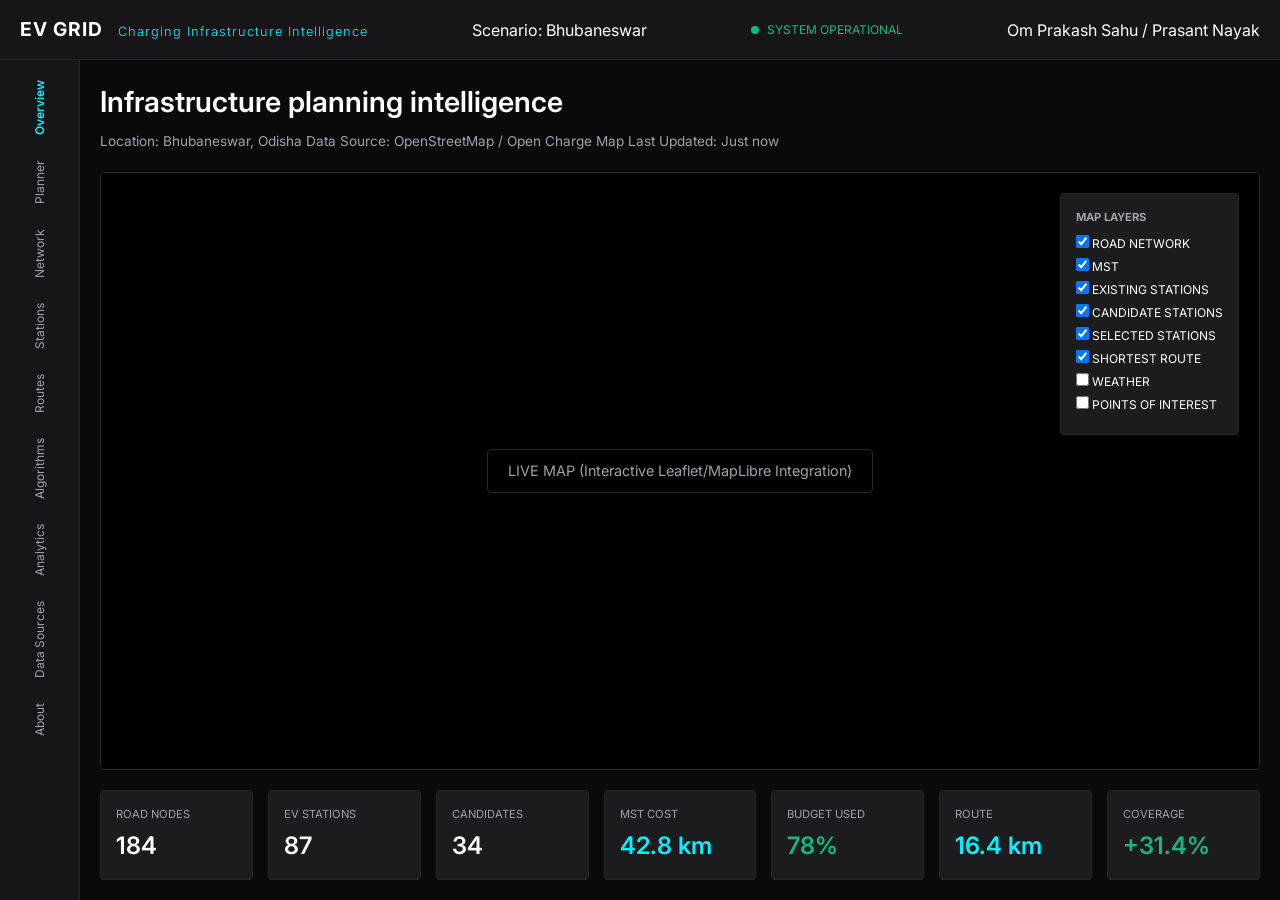
==== templates/index.html @ a0932135 "feat: Complete DAA Project - EV Charging Station Placement and Route Planning System Co-authored-by:" ====
<!DOCTYPE html>
<html lang="en">
<head>
    <meta charset="UTF-8">
    <meta name="viewport" content="width=device-width, initial-scale=1.0">
    <title>EV Grid | Overview</title>
    <link rel="stylesheet" href="/static/css/style.css">
    <!-- Inter Font -->
    <link rel="preconnect" href="https://fonts.googleapis.com">
    <link rel="preconnect" href="https://fonts.gstatic.com" crossorigin>
    <link href="https://fonts.googleapis.com/css2?family=Inter:wght@300;400;500;600;700&display=swap" rel="stylesheet">
</head>
<body class="dark-theme">
    <div class="app-shell">
        <!-- Top Bar -->
        <header class="top-bar">
            <div class="logo">EV GRID <span class="subtitle">Charging Infrastructure Intelligence</span></div>
            <div class="scenario">Scenario: Bhubaneswar</div>
            <div class="status-indicator"><span class="dot"></span> SYSTEM OPERATIONAL</div>
            <div class="profile">Om Prakash Sahu / Prasant Nayak</div>
        </header>

        <div class="main-container">
            <!-- Sidebar -->
            <nav class="sidebar">
                <div class="nav-item active">Overview</div>
                <div class="nav-item">Planner</div>
                <div class="nav-item">Network</div>
                <div class="nav-item">Stations</div>
                <div class="nav-item">Routes</div>
                <div class="nav-item">Algorithms</div>
                <div class="nav-item">Analytics</div>
                <div class="nav-item">Data Sources</div>
                <div class="nav-item">About</div>
            </nav>

            <!-- Main Workspace -->
            <main class="workspace">
                <section class="overview-header">
                    <h1>Infrastructure planning intelligence</h1>
                    <div class="meta">
                        <span>Location: Bhubaneswar, Odisha</span>
                        <span>Data Source: OpenStreetMap / Open Charge Map</span>
                        <span>Last Updated: Just now</span>
                    </div>
                </section>

                <div class="map-container">
                    <div id="live-map" class="placeholder-map">
                        <div class="map-overlay">LIVE MAP (Interactive Leaflet/MapLibre Integration)</div>
                    </div>
                    
                    <div class="layer-control">
                        <h3>MAP LAYERS</h3>
                        <label><input type="checkbox" checked> ROAD NETWORK</label>
                        <label><input type="checkbox" checked> MST</label>
                        <label><input type="checkbox" checked> EXISTING STATIONS</label>
                        <label><input type="checkbox" checked> CANDIDATE STATIONS</label>
                        <label><input type="checkbox" checked> SELECTED STATIONS</label>
                        <label><input type="checkbox" checked> SHORTEST ROUTE</label>
                        <label><input type="checkbox"> WEATHER</label>
                        <label><input type="checkbox"> POINTS OF INTEREST</label>
                    </div>
                </div>

                <div class="metrics-grid">
                    <div class="metric-card">
                        <div class="label">ROAD NODES</div>
                        <div class="value">184</div>
                    </div>
                    <div class="metric-card">
                        <div class="label">EV STATIONS</div>
                        <div class="value">87</div>
                    </div>
                    <div class="metric-card">
                        <div class="label">CANDIDATES</div>
                        <div class="value">34</div>
                    </div>
                    <div class="metric-card">
                        <div class="label">MST COST</div>
                        <div class="value cyan">42.8 km</div>
                    </div>
                    <div class="metric-card">
                        <div class="label">BUDGET USED</div>
                        <div class="value green">78%</div>
                    </div>
                    <div class="metric-card">
                        <div class="label">ROUTE</div>
                        <div class="value cyan">16.4 km</div>
                    </div>
                    <div class="metric-card">
                        <div class="label">COVERAGE</div>
                        <div class="value green">+31.4%</div>
                    </div>
                </div>
            </main>
        </div>
    </div>
    <script src="/static/js/app.js"></script>
</body>
</html>
---- static/css/style.css ----
/* Professional Product-Grade UI/UX Design System */
:root {
    --bg-primary: #0a0a0b; /* Near-black / deep charcoal */
    --bg-secondary: #161618; /* Dark slate */
    --bg-card: #1c1c1e;
    --text-primary: #ffffff;
    --text-secondary: #a1a1aa;
    --accent-cyan: #00f2ff; /* Electric cyan / blue */
    --accent-green: #10b981;
    --accent-amber: #f59e0b;
    --accent-red: #ef4444;
    --border: #27272a;
    --font-main: 'Inter', sans-serif;
    --font-mono: 'JetBrains Mono', monospace;
}

* {
    margin: 0;
    padding: 0;
    box-sizing: border-box;
}

body {
    font-family: var(--font-main);
    background-color: var(--bg-primary);
    color: var(--text-primary);
    line-height: 1.5;
    overflow: hidden;
}

.dark-theme {
    background-color: var(--bg-primary);
}

/* App Shell */
.app-shell {
    display: flex;
    flex-direction: column;
    height: 100vh;
}

.top-bar {
    height: 60px;
    background: var(--bg-secondary);
    border-bottom: 1px solid var(--border);
    display: flex;
    align-items: center;
    padding: 0 20px;
    justify-content: space-between;
}

.logo {
    font-weight: 700;
    font-size: 1.2rem;
    letter-spacing: 1px;
}

.subtitle {
    font-weight: 300;
    font-size: 0.8rem;
    color: var(--accent-cyan);
    margin-left: 10px;
}

.status-indicator {
    font-size: 0.75rem;
    color: var(--accent-green);
}

.dot {
    height: 8px;
    width: 8px;
    background-color: var(--accent-green);
    border-radius: 50%;
    display: inline-block;
    margin-right: 5px;
}

.main-container {
    display: flex;
    flex: 1;
    overflow: hidden;
}

/* Sidebar */
.sidebar {
    width: 80px;
    background: var(--bg-secondary);
    border-right: 1px solid var(--border);
    display: flex;
    flex-direction: column;
    padding: 20px 0;
    align-items: center;
}

.nav-item {
    font-size: 0.75rem;
    color: var(--text-secondary);
    margin-bottom: 25px;
    cursor: pointer;
    transition: color 0.2s;
    writing-mode: vertical-rl;
    transform: rotate(180deg);
}

.nav-item.active {
    color: var(--accent-cyan);
    font-weight: 600;
}

.nav-item:hover {
    color: var(--text-primary);
}

/* Workspace */
.workspace {
    flex: 1;
    display: flex;
    flex-direction: column;
    padding: 20px;
    overflow-y: auto;
}

.overview-header {
    margin-bottom: 20px;
}

.overview-header h1 {
    font-size: 1.8rem;
    font-weight: 600;
    margin-bottom: 8px;
}

.meta {
    font-size: 0.85rem;
    color: var(--text-secondary);
}

/* Map Container */
.map-container {
    flex: 1;
    display: flex;
    position: relative;
    background: var(--bg-card);
    border: 1px solid var(--border);
    border-radius: 4px;
    overflow: hidden;
    margin-bottom: 20px;
}

.placeholder-map {
    flex: 1;
    display: flex;
    align-items: center;
    justify-content: center;
    background: #000;
}

.map-overlay {
    color: var(--text-secondary);
    font-size: 0.9rem;
    border: 1px solid var(--border);
    padding: 10px 20px;
    border-radius: 4px;
}

.layer-control {
    position: absolute;
    top: 20px;
    right: 20px;
    background: var(--bg-card);
    padding: 15px;
    border: 1px solid var(--border);
    border-radius: 4px;
    font-size: 0.75rem;
}

.layer-control h3 {
    margin-bottom: 10px;
    font-size: 0.7rem;
    color: var(--text-secondary);
}

.layer-control label {
    display: block;
    margin-bottom: 5px;
    cursor: pointer;
}

/* Metrics Grid */
.metrics-grid {
    display: grid;
    grid-template-columns: repeat(7, 1fr);
    gap: 15px;
}

.metric-card {
    background: var(--bg-card);
    border: 1px solid var(--border);
    padding: 15px;
    border-radius: 4px;
}

.metric-card .label {
    font-size: 0.7rem;
    color: var(--text-secondary);
    margin-bottom: 5px;
    text-transform: uppercase;
}

.metric-card .value {
    font-size: 1.5rem;
    font-weight: 600;
}

.cyan { color: var(--accent-cyan); }
.green { color: var(--accent-green); }

/* Responsive */
@media (max-width: 1024px) {
    .metrics-grid { grid-template-columns: repeat(3, 1fr); }
}

@media (max-width: 768px) {
    .metrics-grid { grid-template-columns: 1fr; }
    .sidebar { width: 50px; }
    .nav-item { font-size: 0.6rem; }
}
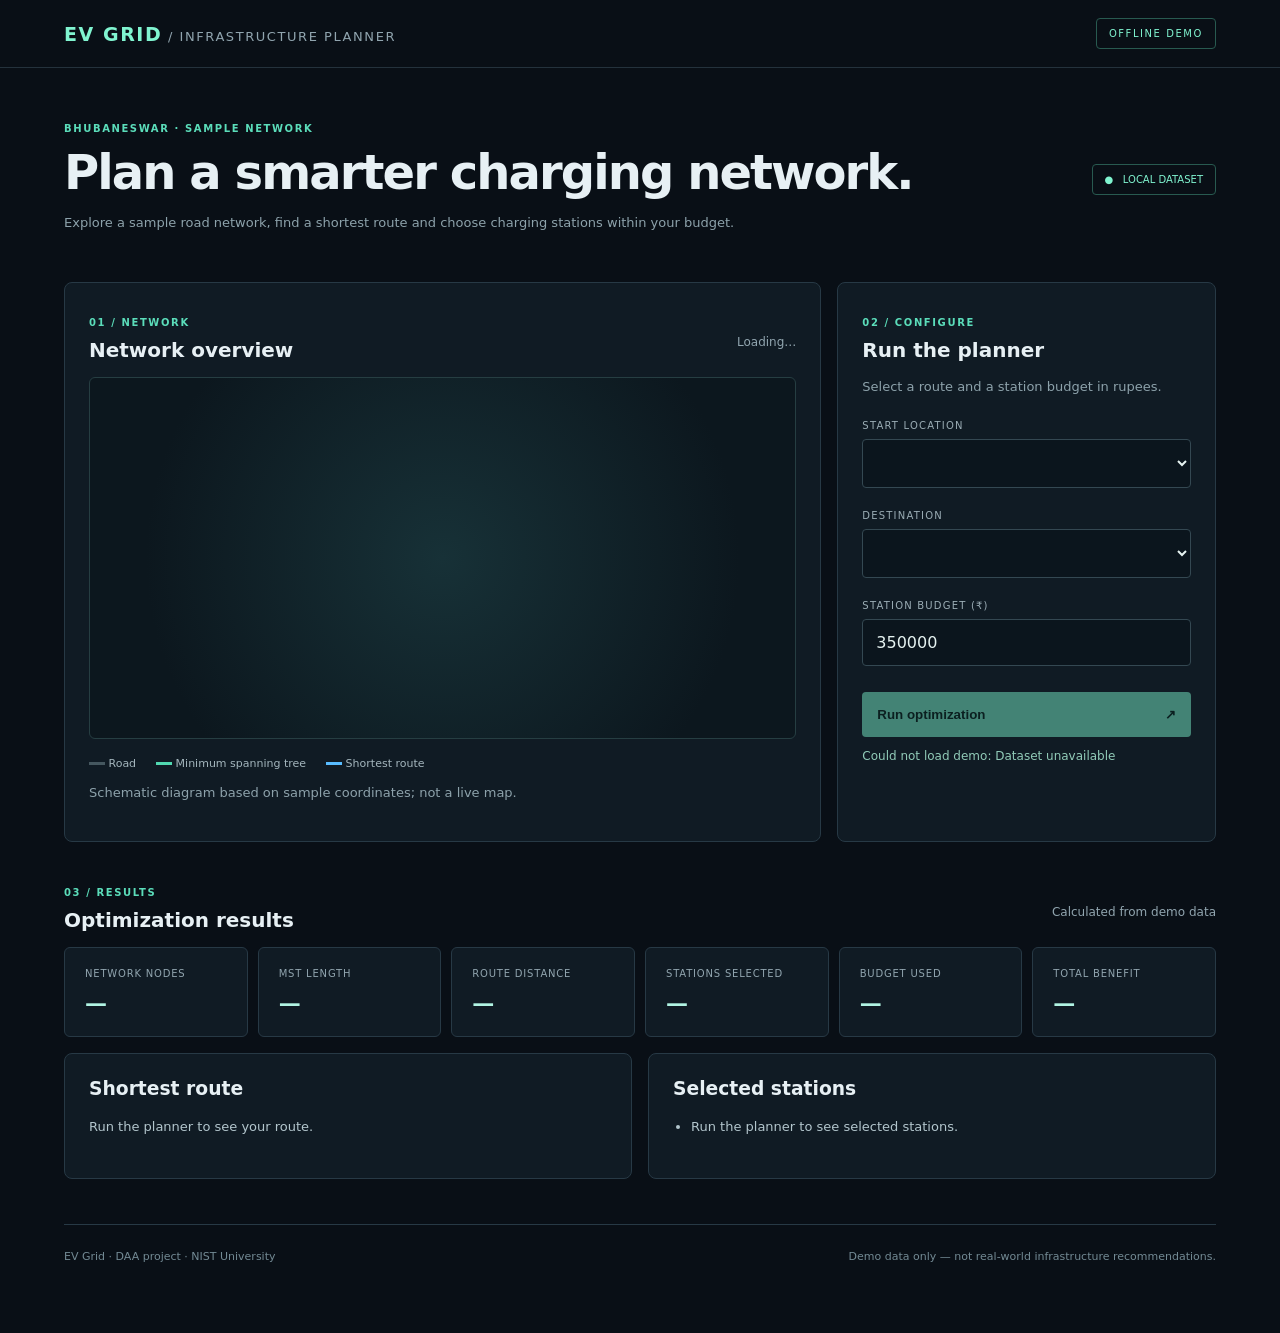
==== commit d6873bca: "Fix interactive demo planner and local startup Co-authored-by: arena-agent <297053741+arena-agent@us" ====
--- a/templates/index.html
+++ b/templates/index.html
@@ -1,101 +1,7 @@
-<!DOCTYPE html>
-<html lang="en">
-<head>
-    <meta charset="UTF-8">
-    <meta name="viewport" content="width=device-width, initial-scale=1.0">
-    <title>EV Grid | Overview</title>
-    <link rel="stylesheet" href="/static/css/style.css">
-    <!-- Inter Font -->
-    <link rel="preconnect" href="https://fonts.googleapis.com">
-    <link rel="preconnect" href="https://fonts.gstatic.com" crossorigin>
-    <link href="https://fonts.googleapis.com/css2?family=Inter:wght@300;400;500;600;700&display=swap" rel="stylesheet">
-</head>
-<body class="dark-theme">
-    <div class="app-shell">
-        <!-- Top Bar -->
-        <header class="top-bar">
-            <div class="logo">EV GRID <span class="subtitle">Charging Infrastructure Intelligence</span></div>
-            <div class="scenario">Scenario: Bhubaneswar</div>
-            <div class="status-indicator"><span class="dot"></span> SYSTEM OPERATIONAL</div>
-            <div class="profile">Om Prakash Sahu / Prasant Nayak</div>
-        </header>
-
-        <div class="main-container">
-            <!-- Sidebar -->
-            <nav class="sidebar">
-                <div class="nav-item active">Overview</div>
-                <div class="nav-item">Planner</div>
-                <div class="nav-item">Network</div>
-                <div class="nav-item">Stations</div>
-                <div class="nav-item">Routes</div>
-                <div class="nav-item">Algorithms</div>
-                <div class="nav-item">Analytics</div>
-                <div class="nav-item">Data Sources</div>
-                <div class="nav-item">About</div>
-            </nav>
-
-            <!-- Main Workspace -->
-            <main class="workspace">
-                <section class="overview-header">
-                    <h1>Infrastructure planning intelligence</h1>
-                    <div class="meta">
-                        <span>Location: Bhubaneswar, Odisha</span>
-                        <span>Data Source: OpenStreetMap / Open Charge Map</span>
-                        <span>Last Updated: Just now</span>
-                    </div>
-                </section>
-
-                <div class="map-container">
-                    <div id="live-map" class="placeholder-map">
-                        <div class="map-overlay">LIVE MAP (Interactive Leaflet/MapLibre Integration)</div>
-                    </div>
-                    
-                    <div class="layer-control">
-                        <h3>MAP LAYERS</h3>
-                        <label><input type="checkbox" checked> ROAD NETWORK</label>
-                        <label><input type="checkbox" checked> MST</label>
-                        <label><input type="checkbox" checked> EXISTING STATIONS</label>
-                        <label><input type="checkbox" checked> CANDIDATE STATIONS</label>
-                        <label><input type="checkbox" checked> SELECTED STATIONS</label>
-                        <label><input type="checkbox" checked> SHORTEST ROUTE</label>
-                        <label><input type="checkbox"> WEATHER</label>
-                        <label><input type="checkbox"> POINTS OF INTEREST</label>
-                    </div>
-                </div>
-
-                <div class="metrics-grid">
-                    <div class="metric-card">
-                        <div class="label">ROAD NODES</div>
-                        <div class="value">184</div>
-                    </div>
-                    <div class="metric-card">
-                        <div class="label">EV STATIONS</div>
-                        <div class="value">87</div>
-                    </div>
-                    <div class="metric-card">
-                        <div class="label">CANDIDATES</div>
-                        <div class="value">34</div>
-                    </div>
-                    <div class="metric-card">
-                        <div class="label">MST COST</div>
-                        <div class="value cyan">42.8 km</div>
-                    </div>
-                    <div class="metric-card">
-                        <div class="label">BUDGET USED</div>
-                        <div class="value green">78%</div>
-                    </div>
-                    <div class="metric-card">
-                        <div class="label">ROUTE</div>
-                        <div class="value cyan">16.4 km</div>
-                    </div>
-                    <div class="metric-card">
-                        <div class="label">COVERAGE</div>
-                        <div class="value green">+31.4%</div>
-                    </div>
-                </div>
-            </main>
-        </div>
-    </div>
-    <script src="/static/js/app.js"></script>
-</body>
-</html>
+<!doctype html>
+<html lang="en"><head><meta charset="utf-8"><meta name="viewport" content="width=device-width,initial-scale=1"><title>EV Grid Planner</title><link rel="stylesheet" href="/static/css/style.css"></head>
+<body><header><div><strong>EV GRID</strong><span> / INFRASTRUCTURE PLANNER</span></div><span class="badge">OFFLINE DEMO</span></header>
+<main><div class="intro"><div><p class="eyebrow">BHUBANESWAR · SAMPLE NETWORK</p><h1>Plan a smarter charging network.</h1><p>Explore a sample road network, find a shortest route and choose charging stations within your budget.</p></div><div class="chip">● &nbsp; LOCAL DATASET</div></div>
+<div class="layout"><section class="panel"><div class="panel-head"><div><p class="eyebrow">01 / NETWORK</p><h2>Network overview</h2></div><span id="network-count">Loading…</span></div><div class="map-wrap"><svg id="network" viewBox="0 0 600 360" role="img" aria-label="Diagram of the demo network"></svg></div><div class="legend"><span><i class="road"></i> Road</span><span><i class="mst"></i> Minimum spanning tree</span><span><i class="route"></i> Shortest route</span></div><p class="hint">Schematic diagram based on sample coordinates; not a live map.</p></section>
+<aside class="panel"><p class="eyebrow">02 / CONFIGURE</p><h2>Run the planner</h2><p class="hint">Select a route and a station budget in rupees.</p><form id="planner"><label for="source">START LOCATION</label><select id="source" required></select><label for="destination">DESTINATION</label><select id="destination" required></select><label for="budget">STATION BUDGET (₹)</label><input id="budget" type="number" min="0" step="1" value="350000" required><button type="submit" id="run">Run optimization <span>↗</span></button></form><p id="message" role="status" aria-live="polite">Loading the sample dataset…</p></aside></div>
+<section class="results"><div class="section-title"><div><p class="eyebrow">03 / RESULTS</p><h2>Optimization results</h2></div><span>Calculated from demo data</span></div><div class="metrics"><article><span>NETWORK NODES</span><strong id="nodes">—</strong></article><article><span>MST LENGTH</span><strong id="mst">—</strong></article><article><span>ROUTE DISTANCE</span><strong id="distance">—</strong></article><article><span>STATIONS SELECTED</span><strong id="selected-count">—</strong></article><article><span>BUDGET USED</span><strong id="cost">—</strong></article><article><span>TOTAL BENEFIT</span><strong id="benefit">—</strong></article></div><div class="result-grid"><article class="panel"><h3>Shortest route</h3><p id="route-text">Run the planner to see your route.</p></article><article class="panel"><h3>Selected stations</h3><ul id="stations"><li>Run the planner to see selected stations.</li></ul><p id="remaining" class="hint"></p></article></div></section><footer>EV Grid · DAA project · NIST University <span>Demo data only — not real-world infrastructure recommendations.</span></footer></main><script src="/static/js/app.js"></script></body></html>
--- a/static/css/style.css
+++ b/static/css/style.css
@@ -1,228 +1 @@
-/* Professional Product-Grade UI/UX Design System */
-:root {
-    --bg-primary: #0a0a0b; /* Near-black / deep charcoal */
-    --bg-secondary: #161618; /* Dark slate */
-    --bg-card: #1c1c1e;
-    --text-primary: #ffffff;
-    --text-secondary: #a1a1aa;
-    --accent-cyan: #00f2ff; /* Electric cyan / blue */
-    --accent-green: #10b981;
-    --accent-amber: #f59e0b;
-    --accent-red: #ef4444;
-    --border: #27272a;
-    --font-main: 'Inter', sans-serif;
-    --font-mono: 'JetBrains Mono', monospace;
-}
-
-* {
-    margin: 0;
-    padding: 0;
-    box-sizing: border-box;
-}
-
-body {
-    font-family: var(--font-main);
-    background-color: var(--bg-primary);
-    color: var(--text-primary);
-    line-height: 1.5;
-    overflow: hidden;
-}
-
-.dark-theme {
-    background-color: var(--bg-primary);
-}
-
-/* App Shell */
-.app-shell {
-    display: flex;
-    flex-direction: column;
-    height: 100vh;
-}
-
-.top-bar {
-    height: 60px;
-    background: var(--bg-secondary);
-    border-bottom: 1px solid var(--border);
-    display: flex;
-    align-items: center;
-    padding: 0 20px;
-    justify-content: space-between;
-}
-
-.logo {
-    font-weight: 700;
-    font-size: 1.2rem;
-    letter-spacing: 1px;
-}
-
-.subtitle {
-    font-weight: 300;
-    font-size: 0.8rem;
-    color: var(--accent-cyan);
-    margin-left: 10px;
-}
-
-.status-indicator {
-    font-size: 0.75rem;
-    color: var(--accent-green);
-}
-
-.dot {
-    height: 8px;
-    width: 8px;
-    background-color: var(--accent-green);
-    border-radius: 50%;
-    display: inline-block;
-    margin-right: 5px;
-}
-
-.main-container {
-    display: flex;
-    flex: 1;
-    overflow: hidden;
-}
-
-/* Sidebar */
-.sidebar {
-    width: 80px;
-    background: var(--bg-secondary);
-    border-right: 1px solid var(--border);
-    display: flex;
-    flex-direction: column;
-    padding: 20px 0;
-    align-items: center;
-}
-
-.nav-item {
-    font-size: 0.75rem;
-    color: var(--text-secondary);
-    margin-bottom: 25px;
-    cursor: pointer;
-    transition: color 0.2s;
-    writing-mode: vertical-rl;
-    transform: rotate(180deg);
-}
-
-.nav-item.active {
-    color: var(--accent-cyan);
-    font-weight: 600;
-}
-
-.nav-item:hover {
-    color: var(--text-primary);
-}
-
-/* Workspace */
-.workspace {
-    flex: 1;
-    display: flex;
-    flex-direction: column;
-    padding: 20px;
-    overflow-y: auto;
-}
-
-.overview-header {
-    margin-bottom: 20px;
-}
-
-.overview-header h1 {
-    font-size: 1.8rem;
-    font-weight: 600;
-    margin-bottom: 8px;
-}
-
-.meta {
-    font-size: 0.85rem;
-    color: var(--text-secondary);
-}
-
-/* Map Container */
-.map-container {
-    flex: 1;
-    display: flex;
-    position: relative;
-    background: var(--bg-card);
-    border: 1px solid var(--border);
-    border-radius: 4px;
-    overflow: hidden;
-    margin-bottom: 20px;
-}
-
-.placeholder-map {
-    flex: 1;
-    display: flex;
-    align-items: center;
-    justify-content: center;
-    background: #000;
-}
-
-.map-overlay {
-    color: var(--text-secondary);
-    font-size: 0.9rem;
-    border: 1px solid var(--border);
-    padding: 10px 20px;
-    border-radius: 4px;
-}
-
-.layer-control {
-    position: absolute;
-    top: 20px;
-    right: 20px;
-    background: var(--bg-card);
-    padding: 15px;
-    border: 1px solid var(--border);
-    border-radius: 4px;
-    font-size: 0.75rem;
-}
-
-.layer-control h3 {
-    margin-bottom: 10px;
-    font-size: 0.7rem;
-    color: var(--text-secondary);
-}
-
-.layer-control label {
-    display: block;
-    margin-bottom: 5px;
-    cursor: pointer;
-}
-
-/* Metrics Grid */
-.metrics-grid {
-    display: grid;
-    grid-template-columns: repeat(7, 1fr);
-    gap: 15px;
-}
-
-.metric-card {
-    background: var(--bg-card);
-    border: 1px solid var(--border);
-    padding: 15px;
-    border-radius: 4px;
-}
-
-.metric-card .label {
-    font-size: 0.7rem;
-    color: var(--text-secondary);
-    margin-bottom: 5px;
-    text-transform: uppercase;
-}
-
-.metric-card .value {
-    font-size: 1.5rem;
-    font-weight: 600;
-}
-
-.cyan { color: var(--accent-cyan); }
-.green { color: var(--accent-green); }
-
-/* Responsive */
-@media (max-width: 1024px) {
-    .metrics-grid { grid-template-columns: repeat(3, 1fr); }
-}
-
-@media (max-width: 768px) {
-    .metrics-grid { grid-template-columns: 1fr; }
-    .sidebar { width: 50px; }
-    .nav-item { font-size: 0.6rem; }
-}
+:root{color-scheme:dark;font-family:Inter,system-ui,sans-serif;background:#090f16;color:#e7f0f4}*{box-sizing:border-box}body{margin:0}header{height:68px;border-bottom:1px solid #24323c;display:flex;align-items:center;justify-content:space-between;padding:0 5%;font-size:13px;letter-spacing:.12em}header strong{font-size:19px;color:#80f4d0}header span{color:#91a5af}.badge,.chip{font-size:10px;color:#80f4d0;border:1px solid #285a50;padding:9px 12px;border-radius:4px}main{max-width:1400px;margin:auto;padding:45px 5%}.intro{display:flex;align-items:center;justify-content:space-between;gap:20px;margin-bottom:35px}h1{font-size:clamp(30px,4vw,48px);letter-spacing:-.04em;margin:10px 0}h2{font-size:20px;margin:6px 0 15px}h3{margin:0 0 16px}.intro p:not(.eyebrow),.hint{color:#8da2ab;font-size:13px;line-height:1.6}.eyebrow{color:#5bddba;font-size:10px;font-weight:700;letter-spacing:.16em}.layout{display:grid;grid-template-columns:2fr 1fr;gap:16px}.panel{background:#101b24;border:1px solid #273945;border-radius:8px;padding:24px}.panel-head,.section-title{display:flex;justify-content:space-between;align-items:center}.panel-head span,.section-title span{font-size:12px;color:#91a5af}.map-wrap{background:radial-gradient(circle at center,#173137,#0c171e 75%);border:1px solid #263e42;border-radius:6px;overflow:hidden}.map-wrap svg{display:block;width:100%;height:360px}.line-road{stroke:#45575f;stroke-width:2}.line-mst{stroke:#51d8b0;stroke-width:4}.line-route{stroke:#58bcff;stroke-width:5}.node{fill:#d2fff1;stroke:#3eae92;stroke-width:3}.node-label{fill:#e4f5f1;font-size:12px}.legend{display:flex;gap:20px;flex-wrap:wrap;margin-top:18px;color:#a4b6bd;font-size:11px}.legend i{display:inline-block;width:16px;height:3px;vertical-align:middle;background:#45575f}.legend i.mst{background:#51d8b0}.legend i.route{background:#58bcff}label{display:block;font-size:10px;letter-spacing:.12em;color:#9badb5;margin:22px 0 8px}select,input{width:100%;background:#0b151d;color:#e6f3f1;border:1px solid #344852;border-radius:4px;padding:13px;font:inherit}button{width:100%;margin-top:26px;background:#76ebc6;border:0;border-radius:4px;padding:15px;font-weight:700;color:#08251e;cursor:pointer;display:flex;justify-content:space-between}button:disabled{opacity:.5}#message{font-size:12px;color:#91cbb8;min-height:20px}.results{margin-top:35px}.metrics{display:grid;grid-template-columns:repeat(6,1fr);gap:10px}.metrics article{padding:20px;background:#101b24;border:1px solid #273945;border-radius:6px}.metrics span{display:block;color:#91a5af;font-size:10px;letter-spacing:.08em}.metrics strong{display:block;margin-top:12px;font-size:22px;color:#b1f4e3}.result-grid{display:grid;grid-template-columns:1fr 1fr;gap:16px;margin-top:16px}.result-grid p,.result-grid li{font-size:13px;color:#b3c6cd;line-height:1.8}.result-grid ul{padding-left:18px}footer{display:flex;justify-content:space-between;gap:20px;border-top:1px solid #273945;margin-top:45px;padding:25px 0;color:#738a94;font-size:11px}@media(max-width:850px){.layout{grid-template-columns:1fr}.metrics{grid-template-columns:repeat(3,1fr)}header span:not(.badge){display:none}}@media(max-width:550px){main{padding:25px 4%}.intro{display:block}.chip{display:inline-block}.metrics{grid-template-columns:repeat(2,1fr)}.result-grid{grid-template-columns:1fr}.map-wrap svg{height:270px}footer{display:block}}
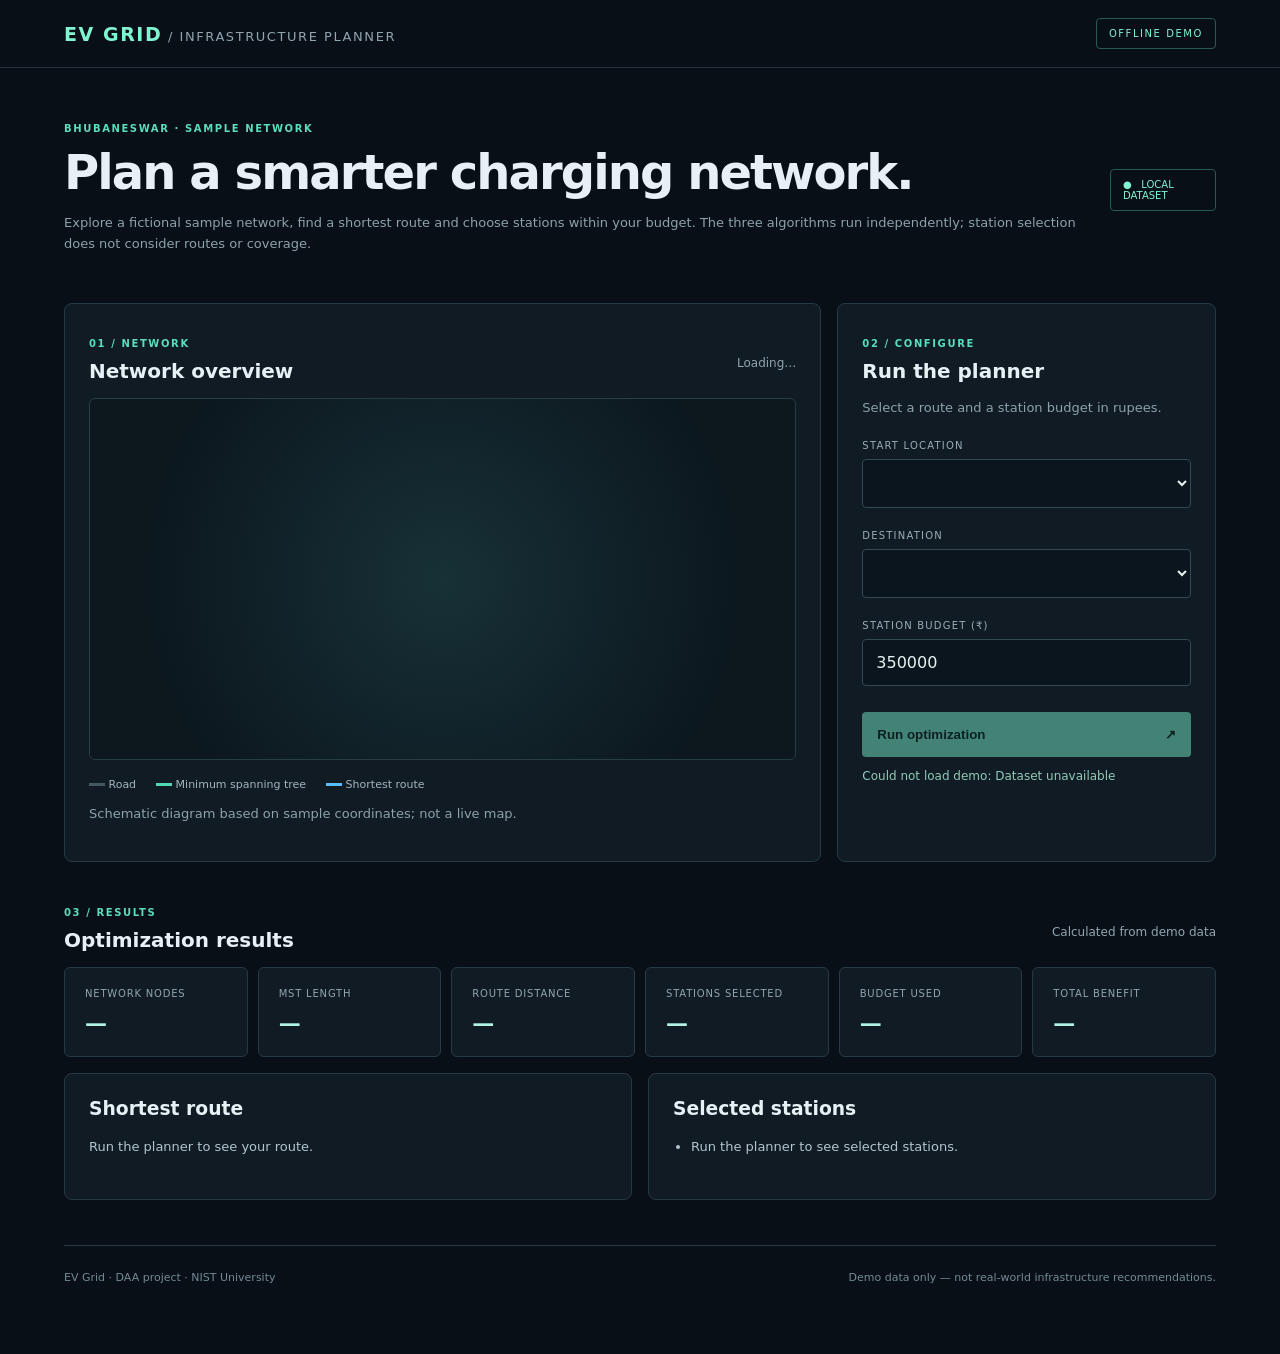
==== commit ffe31ff1: "Harden optimization algorithms and validate inputs Co-authored-by: arena-agent <297053741+arena-agen" ====
--- a/templates/index.html
+++ b/templates/index.html
@@ -1,7 +1,7 @@
 <!doctype html>
 <html lang="en"><head><meta charset="utf-8"><meta name="viewport" content="width=device-width,initial-scale=1"><title>EV Grid Planner</title><link rel="stylesheet" href="/static/css/style.css"></head>
 <body><header><div><strong>EV GRID</strong><span> / INFRASTRUCTURE PLANNER</span></div><span class="badge">OFFLINE DEMO</span></header>
-<main><div class="intro"><div><p class="eyebrow">BHUBANESWAR · SAMPLE NETWORK</p><h1>Plan a smarter charging network.</h1><p>Explore a sample road network, find a shortest route and choose charging stations within your budget.</p></div><div class="chip">● &nbsp; LOCAL DATASET</div></div>
+<main><div class="intro"><div><p class="eyebrow">BHUBANESWAR · SAMPLE NETWORK</p><h1>Plan a smarter charging network.</h1><p>Explore a fictional sample network, find a shortest route and choose stations within your budget. The three algorithms run independently; station selection does not consider routes or coverage.</p></div><div class="chip">● &nbsp; LOCAL DATASET</div></div>
 <div class="layout"><section class="panel"><div class="panel-head"><div><p class="eyebrow">01 / NETWORK</p><h2>Network overview</h2></div><span id="network-count">Loading…</span></div><div class="map-wrap"><svg id="network" viewBox="0 0 600 360" role="img" aria-label="Diagram of the demo network"></svg></div><div class="legend"><span><i class="road"></i> Road</span><span><i class="mst"></i> Minimum spanning tree</span><span><i class="route"></i> Shortest route</span></div><p class="hint">Schematic diagram based on sample coordinates; not a live map.</p></section>
 <aside class="panel"><p class="eyebrow">02 / CONFIGURE</p><h2>Run the planner</h2><p class="hint">Select a route and a station budget in rupees.</p><form id="planner"><label for="source">START LOCATION</label><select id="source" required></select><label for="destination">DESTINATION</label><select id="destination" required></select><label for="budget">STATION BUDGET (₹)</label><input id="budget" type="number" min="0" step="1" value="350000" required><button type="submit" id="run">Run optimization <span>↗</span></button></form><p id="message" role="status" aria-live="polite">Loading the sample dataset…</p></aside></div>
 <section class="results"><div class="section-title"><div><p class="eyebrow">03 / RESULTS</p><h2>Optimization results</h2></div><span>Calculated from demo data</span></div><div class="metrics"><article><span>NETWORK NODES</span><strong id="nodes">—</strong></article><article><span>MST LENGTH</span><strong id="mst">—</strong></article><article><span>ROUTE DISTANCE</span><strong id="distance">—</strong></article><article><span>STATIONS SELECTED</span><strong id="selected-count">—</strong></article><article><span>BUDGET USED</span><strong id="cost">—</strong></article><article><span>TOTAL BENEFIT</span><strong id="benefit">—</strong></article></div><div class="result-grid"><article class="panel"><h3>Shortest route</h3><p id="route-text">Run the planner to see your route.</p></article><article class="panel"><h3>Selected stations</h3><ul id="stations"><li>Run the planner to see selected stations.</li></ul><p id="remaining" class="hint"></p></article></div></section><footer>EV Grid · DAA project · NIST University <span>Demo data only — not real-world infrastructure recommendations.</span></footer></main><script src="/static/js/app.js"></script></body></html>
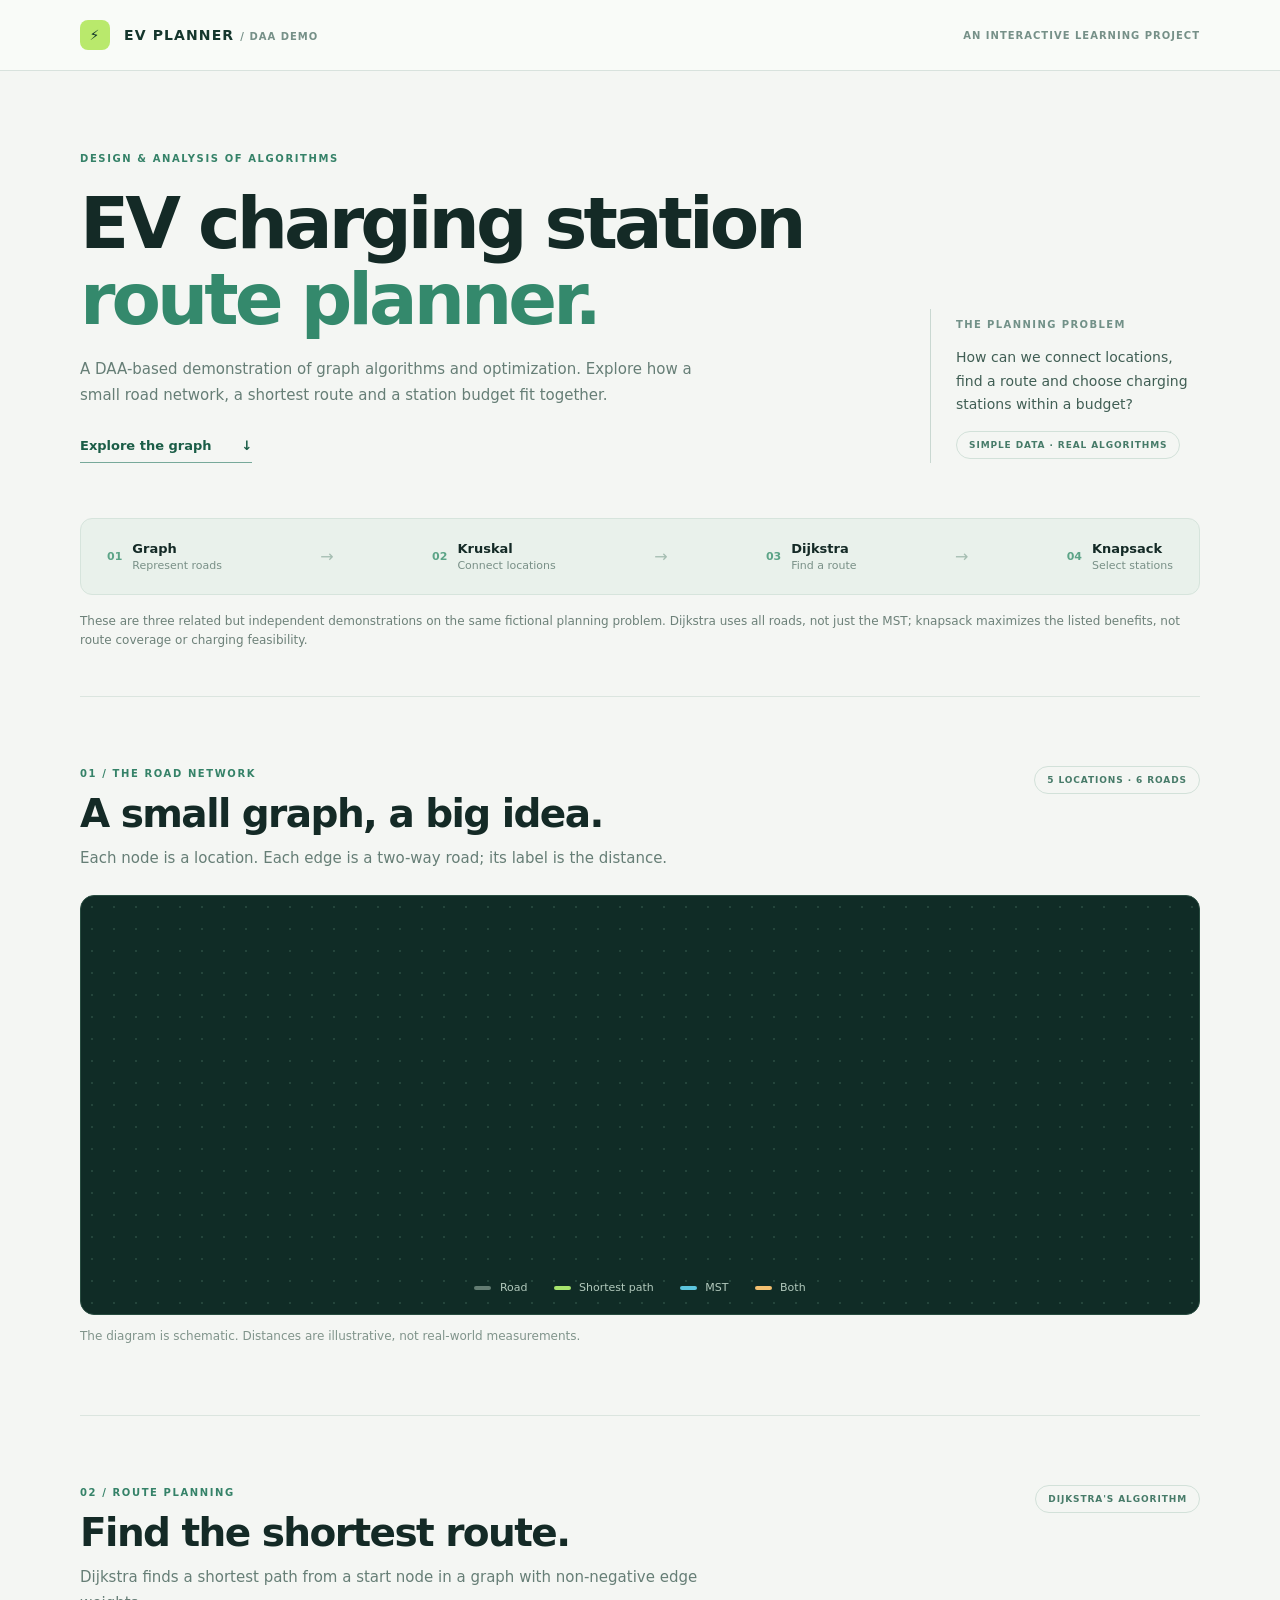
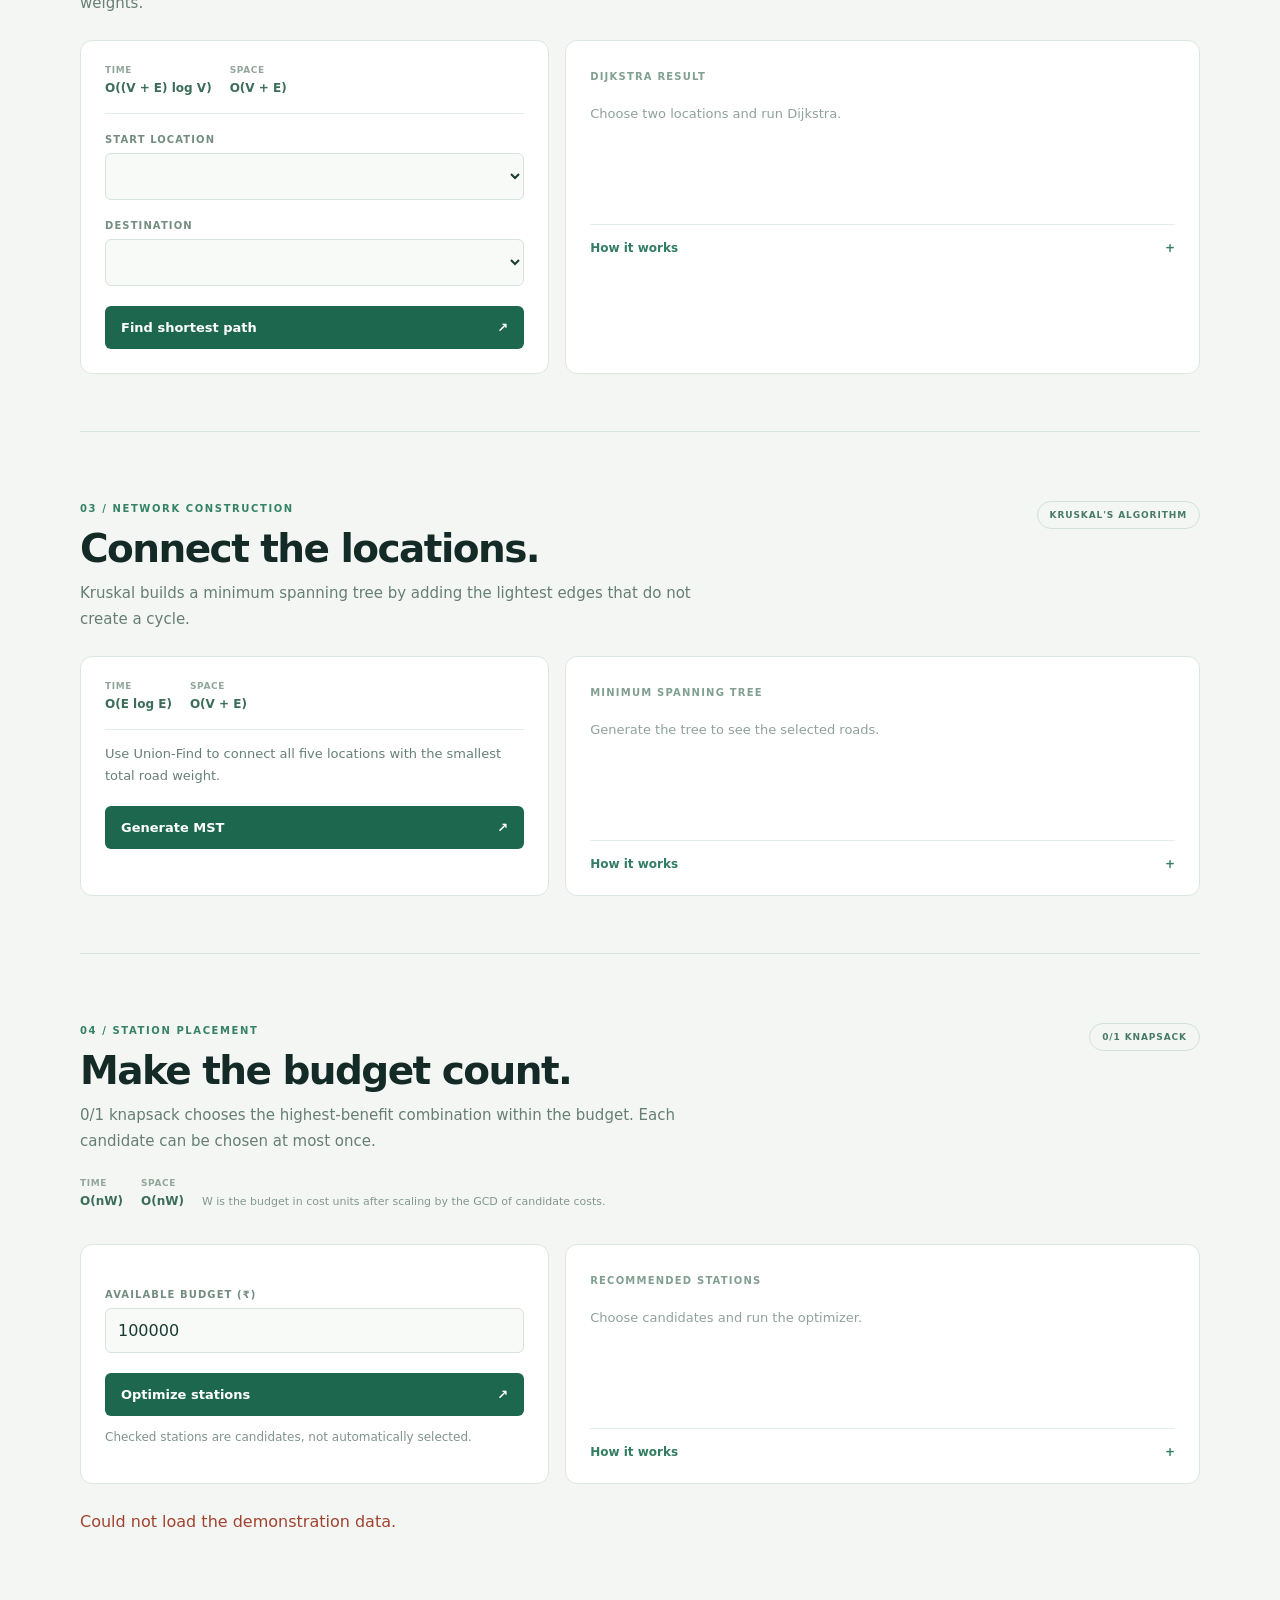
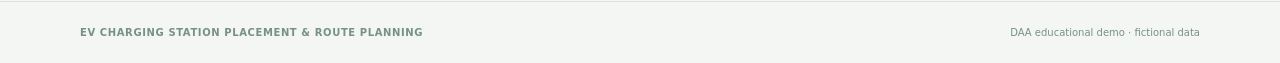
==== commit 52b94634: "Build educational EV planning algorithm demo Co-authored-by: arena-agent <297053741+arena-agent@user" ====
--- a/templates/index.html
+++ b/templates/index.html
@@ -1,7 +1,20 @@
 <!doctype html>
-<html lang="en"><head><meta charset="utf-8"><meta name="viewport" content="width=device-width,initial-scale=1"><title>EV Grid Planner</title><link rel="stylesheet" href="/static/css/style.css"></head>
-<body><header><div><strong>EV GRID</strong><span> / INFRASTRUCTURE PLANNER</span></div><span class="badge">OFFLINE DEMO</span></header>
-<main><div class="intro"><div><p class="eyebrow">BHUBANESWAR · SAMPLE NETWORK</p><h1>Plan a smarter charging network.</h1><p>Explore a fictional sample network, find a shortest route and choose stations within your budget. The three algorithms run independently; station selection does not consider routes or coverage.</p></div><div class="chip">● &nbsp; LOCAL DATASET</div></div>
-<div class="layout"><section class="panel"><div class="panel-head"><div><p class="eyebrow">01 / NETWORK</p><h2>Network overview</h2></div><span id="network-count">Loading…</span></div><div class="map-wrap"><svg id="network" viewBox="0 0 600 360" role="img" aria-label="Diagram of the demo network"></svg></div><div class="legend"><span><i class="road"></i> Road</span><span><i class="mst"></i> Minimum spanning tree</span><span><i class="route"></i> Shortest route</span></div><p class="hint">Schematic diagram based on sample coordinates; not a live map.</p></section>
-<aside class="panel"><p class="eyebrow">02 / CONFIGURE</p><h2>Run the planner</h2><p class="hint">Select a route and a station budget in rupees.</p><form id="planner"><label for="source">START LOCATION</label><select id="source" required></select><label for="destination">DESTINATION</label><select id="destination" required></select><label for="budget">STATION BUDGET (₹)</label><input id="budget" type="number" min="0" step="1" value="350000" required><button type="submit" id="run">Run optimization <span>↗</span></button></form><p id="message" role="status" aria-live="polite">Loading the sample dataset…</p></aside></div>
-<section class="results"><div class="section-title"><div><p class="eyebrow">03 / RESULTS</p><h2>Optimization results</h2></div><span>Calculated from demo data</span></div><div class="metrics"><article><span>NETWORK NODES</span><strong id="nodes">—</strong></article><article><span>MST LENGTH</span><strong id="mst">—</strong></article><article><span>ROUTE DISTANCE</span><strong id="distance">—</strong></article><article><span>STATIONS SELECTED</span><strong id="selected-count">—</strong></article><article><span>BUDGET USED</span><strong id="cost">—</strong></article><article><span>TOTAL BENEFIT</span><strong id="benefit">—</strong></article></div><div class="result-grid"><article class="panel"><h3>Shortest route</h3><p id="route-text">Run the planner to see your route.</p></article><article class="panel"><h3>Selected stations</h3><ul id="stations"><li>Run the planner to see selected stations.</li></ul><p id="remaining" class="hint"></p></article></div></section><footer>EV Grid · DAA project · NIST University <span>Demo data only — not real-world infrastructure recommendations.</span></footer></main><script src="/static/js/app.js"></script></body></html>
+<html lang="en">
+<head>
+  <meta charset="utf-8"><meta name="viewport" content="width=device-width, initial-scale=1">
+  <title>EV Charging Station Route Planner | DAA</title>
+  <link rel="stylesheet" href="/static/css/style.css">
+</head>
+<body>
+<header class="header"><div class="wrap header-inner"><a href="#top" class="brand"><span class="brand-icon">⚡</span> EV PLANNER <span class="brand-small"> / DAA DEMO</span></a><span class="header-note">AN INTERACTIVE LEARNING PROJECT</span></div></header>
+<main id="top" class="wrap">
+  <section class="hero"><div><span class="eyebrow">DESIGN &amp; ANALYSIS OF ALGORITHMS</span><h1>EV charging station<br><em>route planner.</em></h1><p>A DAA-based demonstration of graph algorithms and optimization. Explore how a small road network, a shortest route and a station budget fit together.</p><a class="jump" href="#graph">Explore the graph <span>↓</span></a></div><div class="hero-aside"><span>THE PLANNING PROBLEM</span><p>How can we connect locations, find a route and choose charging stations within a budget?</p><div class="tag">SIMPLE DATA · REAL ALGORITHMS</div></div></section>
+  <section class="flow" aria-label="How the algorithms relate"><div><b>01</b><strong>Graph</strong><span>Represent roads</span></div><i>→</i><div><b>02</b><strong>Kruskal</strong><span>Connect locations</span></div><i>→</i><div><b>03</b><strong>Dijkstra</strong><span>Find a route</span></div><i>→</i><div><b>04</b><strong>Knapsack</strong><span>Select stations</span></div></section>
+  <p class="note">These are three related but independent demonstrations on the same fictional planning problem. Dijkstra uses all roads, not just the MST; knapsack maximizes the listed benefits, not route coverage or charging feasibility.</p>
+  <section id="graph" class="section graph-section"><div class="section-heading"><div><span class="eyebrow">01 / THE ROAD NETWORK</span><h2>A small graph, a big idea.</h2><p>Each node is a location. Each edge is a two-way road; its label is the distance.</p></div><span class="pill">5 LOCATIONS · 6 ROADS</span></div><div class="graph-card"><svg id="graph-svg" viewBox="0 0 600 365" role="img" aria-label="Five-node weighted road network"></svg><div class="legend"><span><i class="legend-road"></i> Road</span><span><i class="legend-path"></i> Shortest path</span><span><i class="legend-mst"></i> MST</span><span><i class="legend-both"></i> Both</span></div></div><p class="hint">The diagram is schematic. Distances are illustrative, not real-world measurements.</p></section>
+  <section id="dijkstra" class="section"><div class="section-heading"><div><span class="eyebrow">02 / ROUTE PLANNING</span><h2>Find the shortest route.</h2><p>Dijkstra finds a shortest path from a start node in a graph with non-negative edge weights.</p></div><span class="pill">DIJKSTRA'S ALGORITHM</span></div><div class="algorithm-layout"><div class="card control-card"><div class="complexity"><span>TIME <b>O((V + E) log V)</b></span><span>SPACE <b>O(V + E)</b></span></div><form id="route-form"><label for="start">START LOCATION</label><select id="start"></select><label for="end">DESTINATION</label><select id="end"></select><button>Find shortest path <span>↗</span></button></form></div><div class="card result-card"><span class="result-label">DIJKSTRA RESULT</span><div id="route-result" class="empty">Choose two locations and run Dijkstra.</div><details><summary>How it works <span>+</span></summary><ol id="route-steps"><li>Start at the source with distance 0.</li><li>Choose the nearest unvisited node and relax its roads.</li><li>Repeat, then reconstruct the route.</li></ol></details></div></div></section>
+  <section id="kruskal" class="section"><div class="section-heading"><div><span class="eyebrow">03 / NETWORK CONSTRUCTION</span><h2>Connect the locations.</h2><p>Kruskal builds a minimum spanning tree by adding the lightest edges that do not create a cycle.</p></div><span class="pill">KRUSKAL'S ALGORITHM</span></div><div class="algorithm-layout"><div class="card control-card"><div class="complexity"><span>TIME <b>O(E log E)</b></span><span>SPACE <b>O(V + E)</b></span></div><p class="control-copy">Use Union-Find to connect all five locations with the smallest total road weight.</p><button id="mst-button">Generate MST <span>↗</span></button></div><div class="card result-card"><span class="result-label">MINIMUM SPANNING TREE</span><div id="mst-result" class="empty">Generate the tree to see the selected roads.</div><details><summary>How it works <span>+</span></summary><ol id="mst-steps"><li>Sort all roads by weight.</li><li>Add a road if its endpoints are not already connected.</li><li>Repeat until all locations are connected.</li></ol></details></div></div></section>
+  <section id="knapsack" class="section"><div class="section-heading"><div><span class="eyebrow">04 / STATION PLACEMENT</span><h2>Make the budget count.</h2><p>0/1 knapsack chooses the highest-benefit combination within the budget. Each candidate can be chosen at most once.</p></div><span class="pill">0/1 KNAPSACK</span></div><div class="complexity inline-complexity"><span>TIME <b>O(nW)</b></span><span>SPACE <b>O(nW)</b></span><small>W is the budget in cost units after scaling by the GCD of candidate costs.</small></div><div id="station-cards" class="station-grid"></div><div class="algorithm-layout station-layout"><div class="card control-card"><form id="station-form"><label for="budget">AVAILABLE BUDGET (₹)</label><input id="budget" type="number" min="0" step="1" value="100000" required><button>Optimize stations <span>↗</span></button></form><p class="hint">Checked stations are candidates, not automatically selected.</p></div><div class="card result-card"><span class="result-label">RECOMMENDED STATIONS</span><div id="station-result" class="empty">Choose candidates and run the optimizer.</div><details><summary>How it works <span>+</span></summary><ol id="station-steps"><li>Build a DP table: rows are stations and columns are budget units.</li><li>For each station, compare excluding it with including it once.</li><li>Backtrack to recover the selected stations.</li></ol><div id="dp-table"></div></details></div></div></section>
+  <p id="status" class="status" role="status" aria-live="polite"></p>
+</main><footer><div class="wrap">EV CHARGING STATION PLACEMENT &amp; ROUTE PLANNING <span>DAA educational demo · fictional data</span></div></footer><script src="/static/js/app.js"></script>
+</body></html>
--- a/static/css/style.css
+++ b/static/css/style.css
@@ -1 +1 @@
-:root{color-scheme:dark;font-family:Inter,system-ui,sans-serif;background:#090f16;color:#e7f0f4}*{box-sizing:border-box}body{margin:0}header{height:68px;border-bottom:1px solid #24323c;display:flex;align-items:center;justify-content:space-between;padding:0 5%;font-size:13px;letter-spacing:.12em}header strong{font-size:19px;color:#80f4d0}header span{color:#91a5af}.badge,.chip{font-size:10px;color:#80f4d0;border:1px solid #285a50;padding:9px 12px;border-radius:4px}main{max-width:1400px;margin:auto;padding:45px 5%}.intro{display:flex;align-items:center;justify-content:space-between;gap:20px;margin-bottom:35px}h1{font-size:clamp(30px,4vw,48px);letter-spacing:-.04em;margin:10px 0}h2{font-size:20px;margin:6px 0 15px}h3{margin:0 0 16px}.intro p:not(.eyebrow),.hint{color:#8da2ab;font-size:13px;line-height:1.6}.eyebrow{color:#5bddba;font-size:10px;font-weight:700;letter-spacing:.16em}.layout{display:grid;grid-template-columns:2fr 1fr;gap:16px}.panel{background:#101b24;border:1px solid #273945;border-radius:8px;padding:24px}.panel-head,.section-title{display:flex;justify-content:space-between;align-items:center}.panel-head span,.section-title span{font-size:12px;color:#91a5af}.map-wrap{background:radial-gradient(circle at center,#173137,#0c171e 75%);border:1px solid #263e42;border-radius:6px;overflow:hidden}.map-wrap svg{display:block;width:100%;height:360px}.line-road{stroke:#45575f;stroke-width:2}.line-mst{stroke:#51d8b0;stroke-width:4}.line-route{stroke:#58bcff;stroke-width:5}.node{fill:#d2fff1;stroke:#3eae92;stroke-width:3}.node-label{fill:#e4f5f1;font-size:12px}.legend{display:flex;gap:20px;flex-wrap:wrap;margin-top:18px;color:#a4b6bd;font-size:11px}.legend i{display:inline-block;width:16px;height:3px;vertical-align:middle;background:#45575f}.legend i.mst{background:#51d8b0}.legend i.route{background:#58bcff}label{display:block;font-size:10px;letter-spacing:.12em;color:#9badb5;margin:22px 0 8px}select,input{width:100%;background:#0b151d;color:#e6f3f1;border:1px solid #344852;border-radius:4px;padding:13px;font:inherit}button{width:100%;margin-top:26px;background:#76ebc6;border:0;border-radius:4px;padding:15px;font-weight:700;color:#08251e;cursor:pointer;display:flex;justify-content:space-between}button:disabled{opacity:.5}#message{font-size:12px;color:#91cbb8;min-height:20px}.results{margin-top:35px}.metrics{display:grid;grid-template-columns:repeat(6,1fr);gap:10px}.metrics article{padding:20px;background:#101b24;border:1px solid #273945;border-radius:6px}.metrics span{display:block;color:#91a5af;font-size:10px;letter-spacing:.08em}.metrics strong{display:block;margin-top:12px;font-size:22px;color:#b1f4e3}.result-grid{display:grid;grid-template-columns:1fr 1fr;gap:16px;margin-top:16px}.result-grid p,.result-grid li{font-size:13px;color:#b3c6cd;line-height:1.8}.result-grid ul{padding-left:18px}footer{display:flex;justify-content:space-between;gap:20px;border-top:1px solid #273945;margin-top:45px;padding:25px 0;color:#738a94;font-size:11px}@media(max-width:850px){.layout{grid-template-columns:1fr}.metrics{grid-template-columns:repeat(3,1fr)}header span:not(.badge){display:none}}@media(max-width:550px){main{padding:25px 4%}.intro{display:block}.chip{display:inline-block}.metrics{grid-template-columns:repeat(2,1fr)}.result-grid{grid-template-columns:1fr}.map-wrap svg{height:270px}footer{display:block}}
+:root{font-family:Inter,system-ui,-apple-system,BlinkMacSystemFont,"Segoe UI",sans-serif;background:#f4f6f3;color:#142a26;scroll-behavior:smooth}*{box-sizing:border-box}body{margin:0}.wrap{width:min(1120px,90%);margin:auto}.header{border-bottom:1px solid #d8e2dd;background:#f9fbf8}.header-inner{height:70px;display:flex;align-items:center;justify-content:space-between}.brand{text-decoration:none;color:#15362d;font-size:14px;font-weight:800;letter-spacing:.08em}.brand-icon{display:inline-grid;place-items:center;background:#b9e96c;color:#173c2c;width:30px;height:30px;border-radius:8px;margin-right:8px}.brand-small,.header-note{font-size:10px;font-weight:600;letter-spacing:.1em;color:#769088}.hero{display:grid;grid-template-columns:1fr 270px;gap:50px;padding:76px 0 55px;align-items:end}.eyebrow{font-size:10px;font-weight:800;letter-spacing:.16em;color:#358268}.hero h1{font-size:clamp(44px,6vw,72px);line-height:1.05;letter-spacing:-.055em;margin:20px 0}.hero h1 em{font-style:normal;color:#34896c}.hero p,.section-heading p{color:#667e76;line-height:1.7;font-size:15px;max-width:620px}.jump{display:inline-flex;gap:30px;text-decoration:none;color:#1b5d47;font-size:13px;font-weight:700;margin-top:15px;border-bottom:1px solid #77a99a;padding-bottom:9px}.hero-aside{border-left:1px solid #c9d8d1;padding:4px 0 4px 25px}.hero-aside>span{font-size:10px;letter-spacing:.14em;color:#729188;font-weight:800}.hero-aside p{font-size:14px;color:#405e54}.tag,.pill{display:inline-block;border:1px solid #d2e1d9;border-radius:30px;padding:8px 12px;font-size:9px;font-weight:800;letter-spacing:.1em;color:#477b69;white-space:nowrap}.flow{display:flex;align-items:center;justify-content:space-between;border:1px solid #d6e4dc;border-radius:12px;background:#e9f1eb;padding:22px 26px;gap:12px}.flow div{display:grid;grid-template-columns:auto auto;column-gap:10px;align-items:center}.flow b{grid-row:span 2;color:#5ca487;font-size:11px}.flow strong{font-size:13px}.flow span{font-size:11px;color:#799087;margin-top:3px}.flow i{font-style:normal;color:#a5bdb1}.note{font-size:12px;color:#6d8179;line-height:1.6;margin:17px 0}.section{padding:65px 0 12px;border-top:1px solid #dbe5df;margin-top:45px;scroll-margin-top:20px}.section-heading{display:flex;justify-content:space-between;gap:25px;align-items:start;margin-bottom:24px}.section-heading h2{font-size:clamp(28px,4vw,39px);letter-spacing:-.04em;margin:10px 0}.section-heading p{margin:0}.pill{margin-top:4px}.graph-card{background:#102c26;border:1px solid #284c40;border-radius:14px;padding:15px 28px 20px;background-image:radial-gradient(#24453b 1px,transparent 1px);background-size:22px 22px}.graph-card svg{width:100%;height:370px;display:block}.graph-card line{stroke-width:4;stroke-linecap:round}.graph-card .road{stroke:#637c72}.graph-card .path{stroke:#a7e46d;stroke-width:7}.graph-card .tree{stroke:#5cc5dd;stroke-width:7}.graph-card .both{stroke:#f2bf70;stroke-width:8}.weight-bg{fill:#193c32;stroke:#55786a;stroke-width:1}.weight-text{fill:#fff;text-anchor:middle;font-weight:700;font-size:14px}.node-circle{fill:#e8f9d7;stroke:#8ad3a1;stroke-width:4}.node-text{fill:#173a2d;text-anchor:middle;font-weight:800;font-size:18px}.legend{display:flex;justify-content:center;gap:26px;flex-wrap:wrap;color:#b2c9bc;font-size:11px}.legend i{display:inline-block;width:17px;height:4px;border-radius:5px;margin-right:5px;vertical-align:middle}.legend-road{background:#637c72}.legend-path{background:#a7e46d}.legend-mst{background:#5cc5dd}.legend-both{background:#f2bf70}.hint{font-size:12px!important;color:#80948b!important;line-height:1.6}.algorithm-layout{display:grid;grid-template-columns:0.85fr 1.15fr;gap:16px}.card{background:white;border:1px solid #dce7e0;border-radius:12px;padding:24px}.complexity{display:flex;gap:18px;flex-wrap:wrap;border-bottom:1px solid #e4ece7;padding-bottom:18px}.complexity span{font-size:9px;color:#91a69b;font-weight:800;letter-spacing:.07em}.complexity b{display:block;color:#3c6d59;font-size:12px;letter-spacing:0;margin-top:6px}.complexity small{font-size:11px;color:#83988e;align-self:end}label:not(.station-card){display:block;font-size:10px;letter-spacing:.11em;color:#738d80;font-weight:800;margin:20px 0 8px}select,input[type=number]{width:100%;background:#f8faf8;border:1px solid #d6e4dc;border-radius:6px;padding:12px;color:#193a30;font:inherit}button{border:0;border-radius:6px;width:100%;background:#1d674f;color:white;font:inherit;font-size:13px;font-weight:700;padding:14px 16px;cursor:pointer;margin-top:20px;display:flex;justify-content:space-between}button:hover{background:#135640}button:focus-visible,a:focus-visible,input:focus-visible,select:focus-visible,summary:focus-visible{outline:3px solid #76bf91;outline-offset:2px}.control-copy{font-size:13px;color:#678075;line-height:1.65}.result-label{font-size:10px;letter-spacing:.12em;font-weight:800;color:#81a091}.result-card .empty{color:#8fa29a;font-size:13px;margin-top:22px;min-height:100px}.result-primary{display:block;color:#185d45;font-size:22px;line-height:1.4}.result-card p,.result-list{font-size:13px;color:#567064;line-height:1.7}.result-list{padding-left:18px;margin:0}details{border-top:1px solid #e5ede8;padding-top:16px;margin-top:18px}summary{cursor:pointer;list-style:none;font-size:12px;color:#337d62;font-weight:700;display:flex;justify-content:space-between}summary::-webkit-details-marker{display:none}details ol{padding-left:20px;color:#657d72;font-size:12px;line-height:1.8}.inline-complexity{border-bottom:0;padding:0 0 20px}.station-grid{display:grid;grid-template-columns:repeat(4,1fr);gap:12px}.station-card{background:#fff;border:1px solid #dce7e0;border-radius:10px;padding:19px;display:flex;flex-direction:column;gap:8px}.station-card strong{font-size:15px;margin-bottom:5px}.station-card>span:not(.check-label){font-size:12px;color:#6f877b}.check-label{font-size:11px;color:#287456;margin-top:7px}.check-label input{accent-color:#24775a;vertical-align:middle}.station-layout{margin-top:16px}#dp-table{overflow-x:auto}table{border-collapse:collapse;font-size:11px;color:#50695d;margin:12px 0}th,td{border:1px solid #dce7e0;padding:6px;text-align:center;white-space:nowrap}th{background:#edf4ef}.status{color:#a14330}footer{margin-top:70px;padding:25px 0;border-top:1px solid #dbe5df;color:#789186;font-size:10px;font-weight:700;letter-spacing:.06em}footer .wrap{display:flex;justify-content:space-between;gap:20px}footer span{font-weight:400;letter-spacing:0}@media(max-width:700px){.header-note,.brand-small{display:none}.hero{grid-template-columns:1fr;padding:48px 0 30px;gap:28px}.hero-aside{display:none}.flow{display:grid;grid-template-columns:1fr 1fr}.flow i{display:none}.section{padding-top:45px;margin-top:32px}.section-heading{display:block}.pill{margin-top:15px}.algorithm-layout{grid-template-columns:1fr}.station-grid{grid-template-columns:1fr 1fr}.graph-card{padding:10px}.graph-card svg{height:280px}.legend{gap:14px}footer .wrap{display:block}footer span{display:block;margin-top:10px}}
